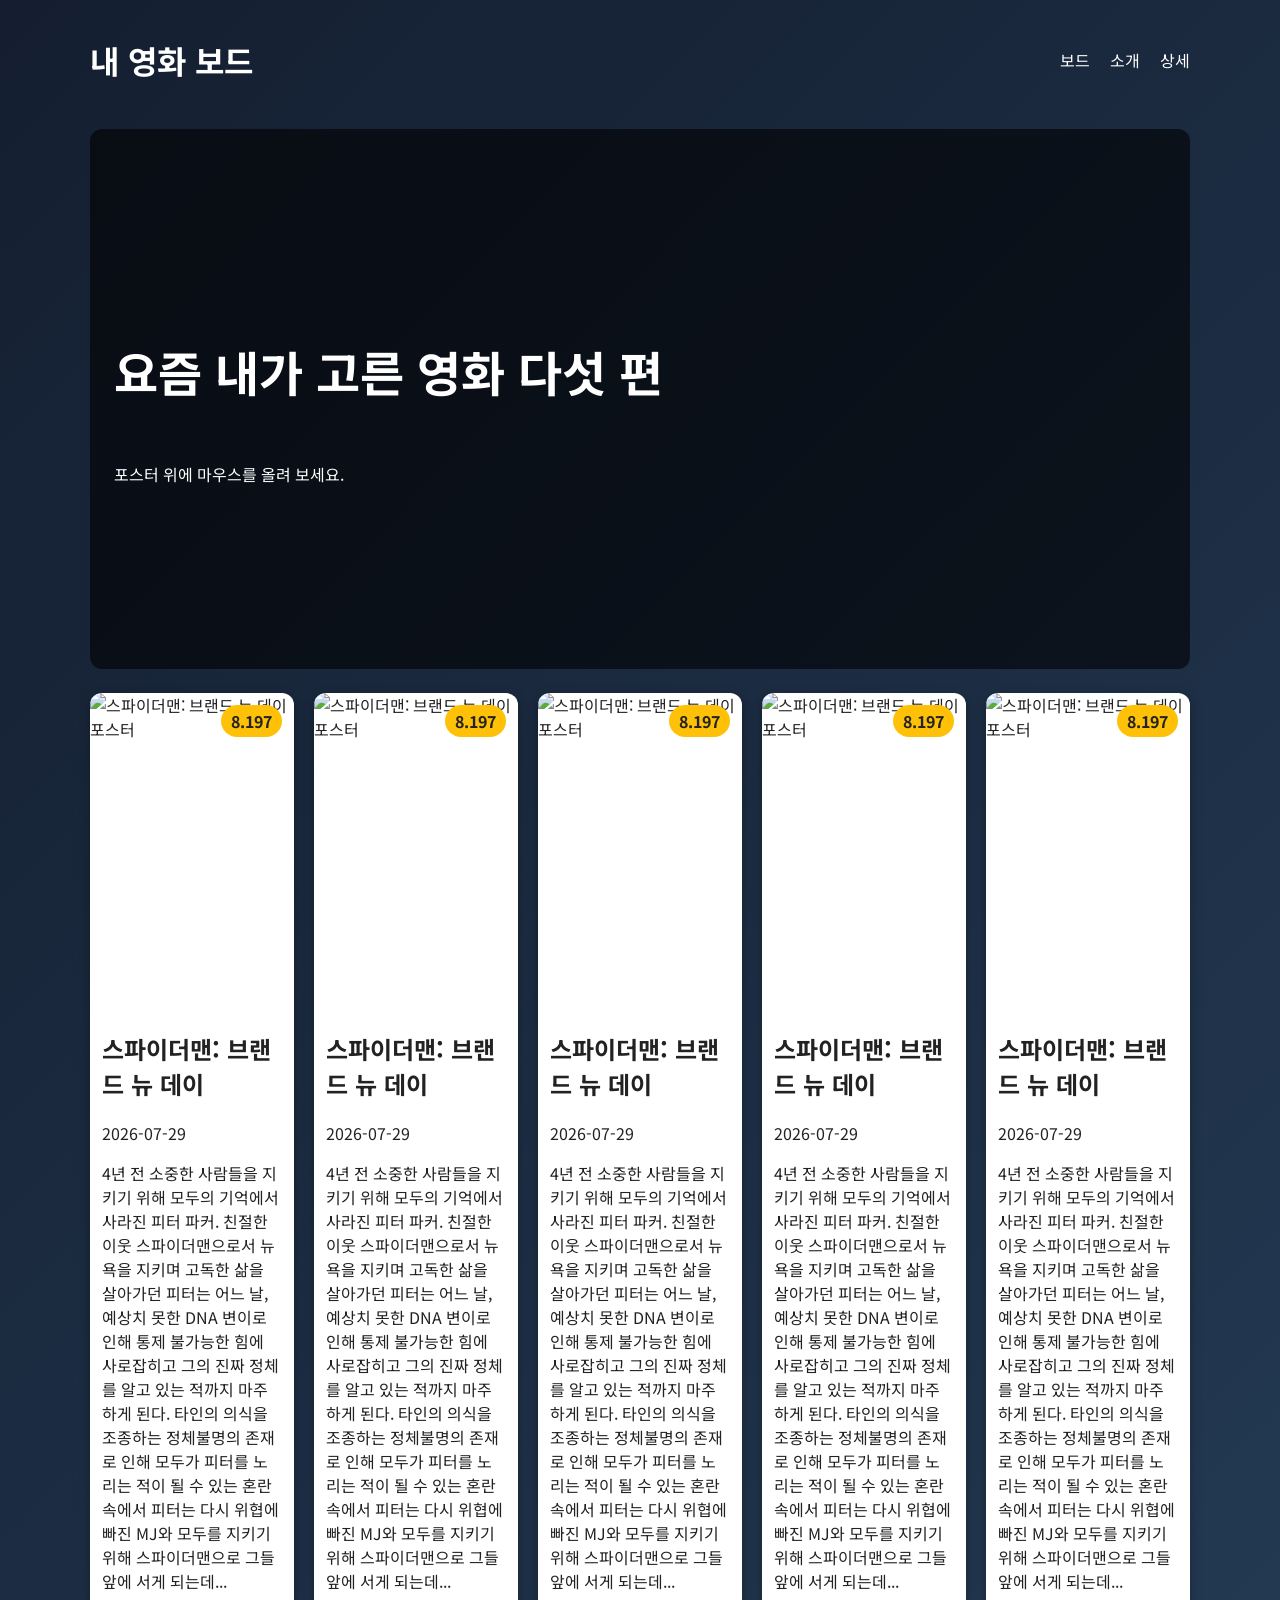
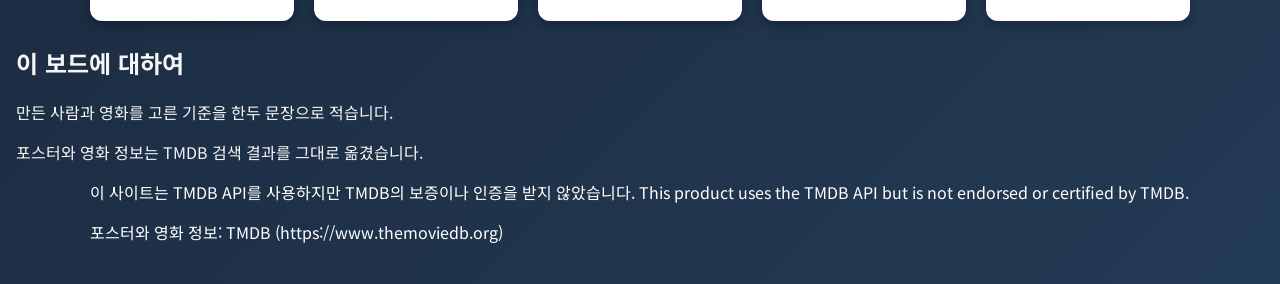
==== index.html @ 5e0e5ff9 "err chg" ====
<!DOCTYPE html>
<html lang="ko">

<head>
    <meta charset="UTF-8">
    <meta name="viewport" content="width=device-width, initial-scale=1.0">
    <title>내 영화 보드</title>
    <!-- 구글 폰트 <link> 두세 줄을 여기에 붙여 넣기 -->
    <link rel="stylesheet" href="./style.css">
    <link rel="preconnect" href="https://fonts.googleapis.com">
    <link rel="preconnect" href="https://fonts.gstatic.com" crossorigin>
    <link href="https://fonts.googleapis.com/css2?family=Noto+Sans+KR:wght@100..900&display=swap" rel="stylesheet">

</head>

<body>

    <header class="top">
        <h1>내 영화 보드</h1>
        <nav>
            <ul>
                <li><a href="#board">보드</a></li>
                <li><a href="#about">소개</a></li>
                <li><a href="detail.html">상세</a></li>
            </ul>
        </nav>
    </header>


    <section class="hero">
        <h2>요즘 내가 고른 영화 다섯 편</h2>
        <p>포스터 위에 마우스를 올려 보세요.</p>
    </section>


    <main>
        <section class="board" id="board">
            <article class="card">
                <img class="poster" src="https://image.tmdb.org/t/p/w342/subj7knTn4DeS6KS7qI66EQKe9i.jpg"
                    alt="스파이더맨: 브랜드 뉴 데이 포스터">
                <span class="badge">8.197</span>
                <div class="info">
                    <h2>스파이더맨: 브랜드 뉴 데이</h2>
                    <p class="year">2026-07-29</p>
                    <p class="overview">4년 전 소중한 사람들을 지키기 위해 모두의 기억에서 사라진 피터 파커. 친절한 이웃 스파이더맨으로서 뉴욕을 지키며 고독한 삶을 살아가던 피터는
                        어느 날,
                        예상치 못한 DNA 변이로 인해 통제 불가능한 힘에 사로잡히고 그의 진짜 정체를 알고 있는 적까지 마주하게 된다. 타인의 의식을 조종하는 정체불명의 존재로 인해 모두가
                        피터를 노리는 적이
                        될 수 있는 혼란 속에서 피터는 다시 위협에 빠진 MJ와 모두를 지키기 위해 스파이더맨으로 그들 앞에 서게 되는데...</p>
                </div>
            </article>
            <article class="card">
                <img class="poster" src="https://image.tmdb.org/t/p/w342/subj7knTn4DeS6KS7qI66EQKe9i.jpg"
                    alt="스파이더맨: 브랜드 뉴 데이 포스터">
                <span class="badge">8.197</span>
                <div class="info">
                    <h2>스파이더맨: 브랜드 뉴 데이</h2>
                    <p class="year">2026-07-29</p>
                    <p class="overview">4년 전 소중한 사람들을 지키기 위해 모두의 기억에서 사라진 피터 파커. 친절한 이웃 스파이더맨으로서 뉴욕을 지키며 고독한 삶을 살아가던 피터는
                        어느 날,
                        예상치 못한 DNA 변이로 인해 통제 불가능한 힘에 사로잡히고 그의 진짜 정체를 알고 있는 적까지 마주하게 된다. 타인의 의식을 조종하는 정체불명의 존재로 인해 모두가
                        피터를 노리는 적이
                        될 수 있는 혼란 속에서 피터는 다시 위협에 빠진 MJ와 모두를 지키기 위해 스파이더맨으로 그들 앞에 서게 되는데...</p>
                </div>
            </article>
            <article class="card">
                <img class="poster" src="https://image.tmdb.org/t/p/w342/subj7knTn4DeS6KS7qI66EQKe9i.jpg"
                    alt="스파이더맨: 브랜드 뉴 데이 포스터">
                <span class="badge">8.197</span>
                <div class="info">
                    <h2>스파이더맨: 브랜드 뉴 데이</h2>
                    <p class="year">2026-07-29</p>
                    <p class="overview">4년 전 소중한 사람들을 지키기 위해 모두의 기억에서 사라진 피터 파커. 친절한 이웃 스파이더맨으로서 뉴욕을 지키며 고독한 삶을 살아가던 피터는
                        어느 날,
                        예상치 못한 DNA 변이로 인해 통제 불가능한 힘에 사로잡히고 그의 진짜 정체를 알고 있는 적까지 마주하게 된다. 타인의 의식을 조종하는 정체불명의 존재로 인해 모두가
                        피터를 노리는 적이
                        될 수 있는 혼란 속에서 피터는 다시 위협에 빠진 MJ와 모두를 지키기 위해 스파이더맨으로 그들 앞에 서게 되는데...</p>
                </div>
            </article>
            <article class="card">
                <img class="poster" src="https://image.tmdb.org/t/p/w342/subj7knTn4DeS6KS7qI66EQKe9i.jpg"
                    alt="스파이더맨: 브랜드 뉴 데이 포스터">
                <span class="badge">8.197</span>
                <div class="info">
                    <h2>스파이더맨: 브랜드 뉴 데이</h2>
                    <p class="year">2026-07-29</p>
                    <p class="overview">4년 전 소중한 사람들을 지키기 위해 모두의 기억에서 사라진 피터 파커. 친절한 이웃 스파이더맨으로서 뉴욕을 지키며 고독한 삶을 살아가던 피터는
                        어느 날,
                        예상치 못한 DNA 변이로 인해 통제 불가능한 힘에 사로잡히고 그의 진짜 정체를 알고 있는 적까지 마주하게 된다. 타인의 의식을 조종하는 정체불명의 존재로 인해 모두가
                        피터를 노리는 적이
                        될 수 있는 혼란 속에서 피터는 다시 위협에 빠진 MJ와 모두를 지키기 위해 스파이더맨으로 그들 앞에 서게 되는데...</p>
                </div>
            </article>
            <article class="card">
                <img class="poster" src="https://image.tmdb.org/t/p/w342/subj7knTn4DeS6KS7qI66EQKe9i.jpg"
                    alt="스파이더맨: 브랜드 뉴 데이 포스터">
                <span class="badge">8.197</span>
                <div class="info">
                    <h2>스파이더맨: 브랜드 뉴 데이</h2>
                    <p class="year">2026-07-29</p>
                    <p class="overview">4년 전 소중한 사람들을 지키기 위해 모두의 기억에서 사라진 피터 파커. 친절한 이웃 스파이더맨으로서 뉴욕을 지키며 고독한 삶을 살아가던 피터는
                        어느 날,
                        예상치 못한 DNA 변이로 인해 통제 불가능한 힘에 사로잡히고 그의 진짜 정체를 알고 있는 적까지 마주하게 된다. 타인의 의식을 조종하는 정체불명의 존재로 인해 모두가
                        피터를 노리는 적이
                        될 수 있는 혼란 속에서 피터는 다시 위협에 빠진 MJ와 모두를 지키기 위해 스파이더맨으로 그들 앞에 서게 되는데...</p>
                </div>
            </article>
        </section>
    </main>


    <section id="about">
        <h2>이 보드에 대하여</h2>
        <p>만든 사람과 영화를 고른 기준을 한두 문장으로 적습니다.</p>
        <p>포스터와 영화 정보는 TMDB 검색 결과를 그대로 옮겼습니다.</p>
    </section>

</body>

<footer>
    <p>이 사이트는 TMDB API를 사용하지만 TMDB의 보증이나 인증을 받지 않았습니다.
        This product uses the TMDB API but is not endorsed or certified by TMDB.</p>
    <p>포스터와 영화 정보: TMDB (https://www.themoviedb.org)</p>
</footer>


</html>
---- style.css ----
body { 
    background: linear-gradient(135deg, #141e30, #243b55); 
    min-height: 100vh; 
    box-sizing: border-box; 
    margin: 0; 
    padding: 16px; 
    font-family: "Noto Sans KR", sans-serif; 
    color: #f5f5f5; 
}

main, .top, .hero, footer { 
    max-width: 1100px; 
    margin: 0 auto 24px; 
}

.top { 
    display: flex; 
    justify-content: space-between; 
    align-items: center; 
}

nav ul { 
    display: flex; 
    flex-direction: column; 
    gap: 8px; 
    list-style: none; 
    margin: 0; 
    padding: 0; 
}

nav a { 
    color: #fff; 
    text-decoration: none; 
}

.hero { 
    background-image: linear-gradient(rgba(0,0,0,0.6), rgba(0,0,0,0.6)), url("https://image.tmdb.org/t/p/w1280/r08LxMJCbf1SiJIWeyH9aJmdqwC.jpg"); 
    background-size: cover; 
    background-position: center; 
    min-height: 40vh; 
    padding: 24px; 
    box-sizing: border-box; 
    color: #fff; 
    border-radius: 12px; 
    display: flex; 
    flex-direction: column; 
    justify-content: center; 
}

.board { 
    display: grid; 
    grid-template-columns: repeat(auto-fit, minmax(200px, 1fr)); 
    gap: 20px; 
}

.card { 
    position: relative; 
    transition: transform 0.3s, box-shadow 0.3s; 
    border-radius: 12px; 
    overflow: hidden; 
    box-shadow: 0 4px 12px rgba(0,0,0,0.3); 
    background: #fff; 
    color: #222; 
}

.card:hover { 
    transform: translateY(-8px); 
    box-shadow: 0 12px 32px rgba(255,193,7,0.6); 
}

.info { 
    padding: 12px; 
}

.poster { 
    width: 100%; 
    display: block; 
    aspect-ratio: 2 / 3; 
    object-fit: cover; 
}

.badge { 
    position: absolute; 
    animation: pulse 2s infinite; 
    top: 12px; 
    right: 12px; 
    background: #ffc107; 
    color: #222; 
    padding: 4px 10px; 
    border-radius: 999px; 
    font-weight: bold; 
}

h1, footer { 
    color: #fff; 
}

@keyframes pulse { 
    0%, 100% { transform: scale(1); } 
    50% { transform: scale(1.15); } 
}

@media (min-width: 600px) { 
    nav ul { 
        flex-direction: row; 
        gap: 20px; 
    } 
}

@media (min-width: 1024px) { 
    .hero { 
        min-height: 60vh; 
    } 
    .hero h2 { 
        font-size: 3rem; 
    } 
}
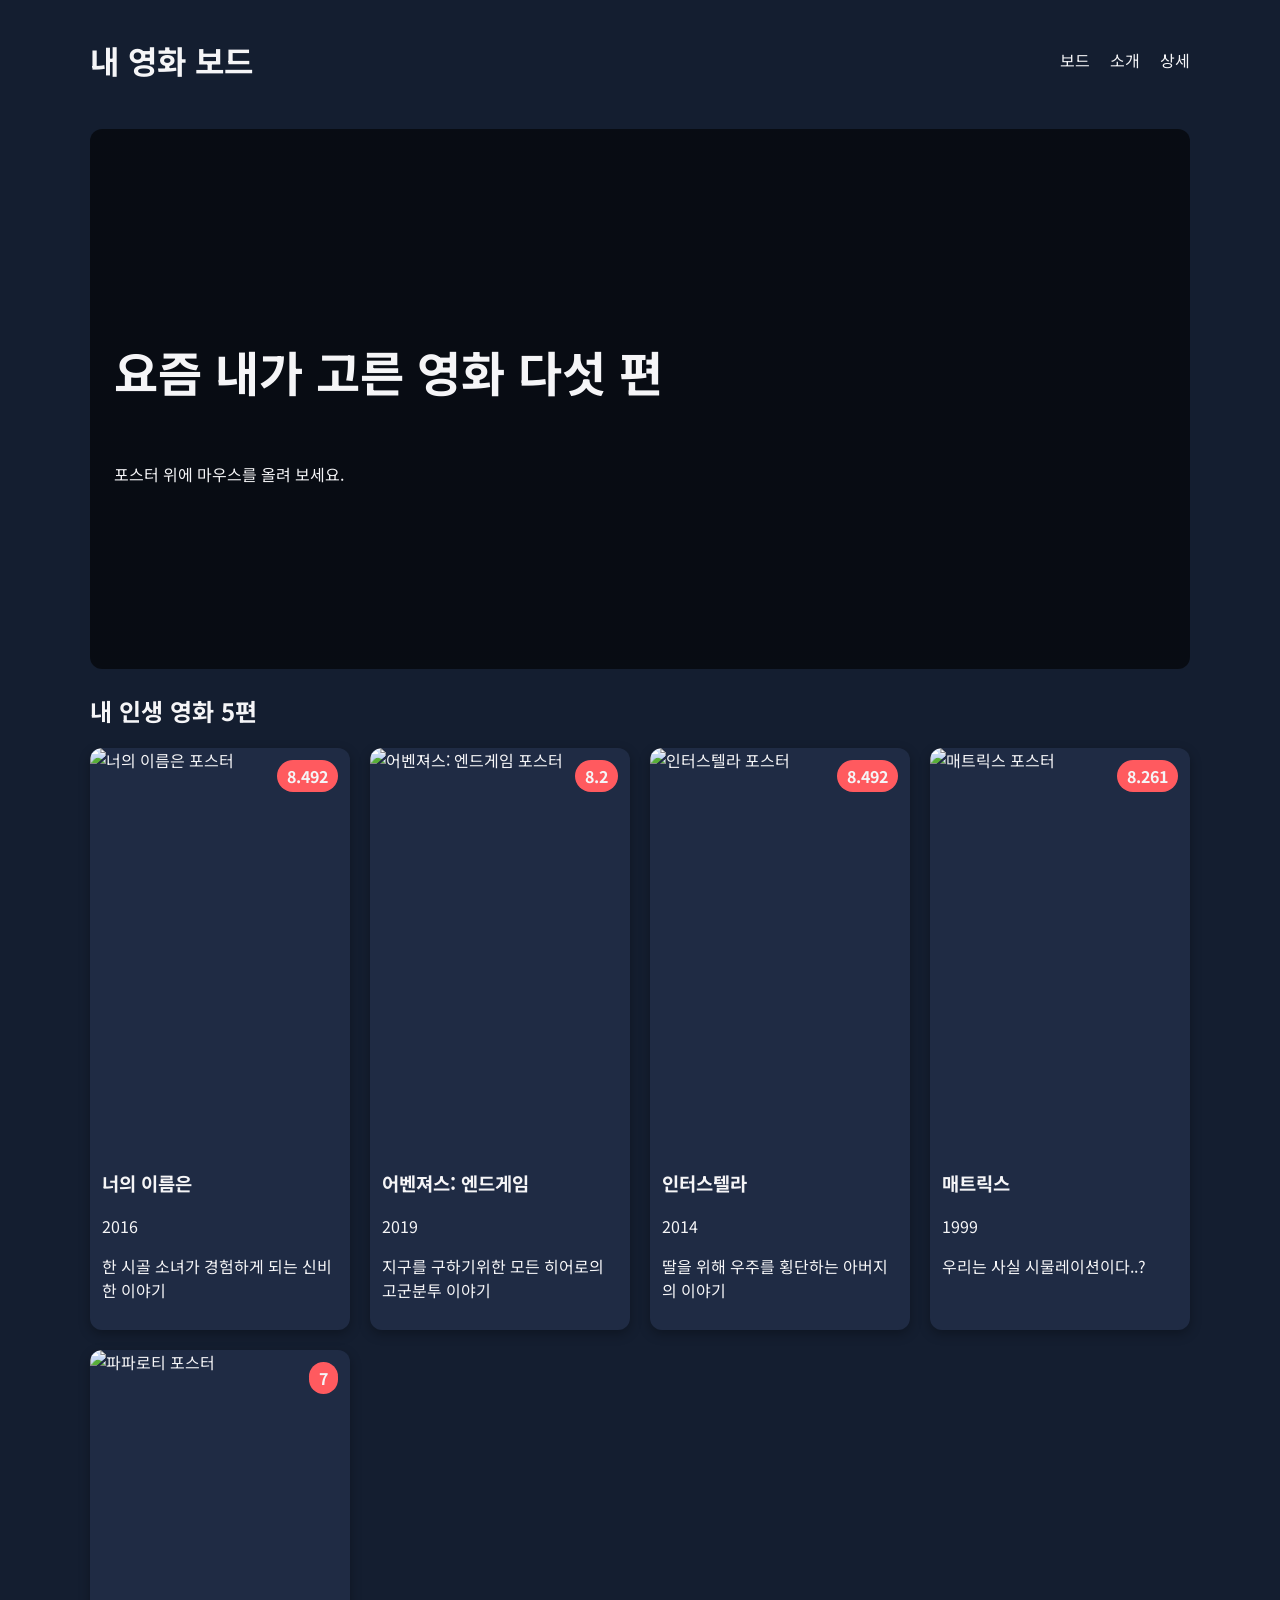
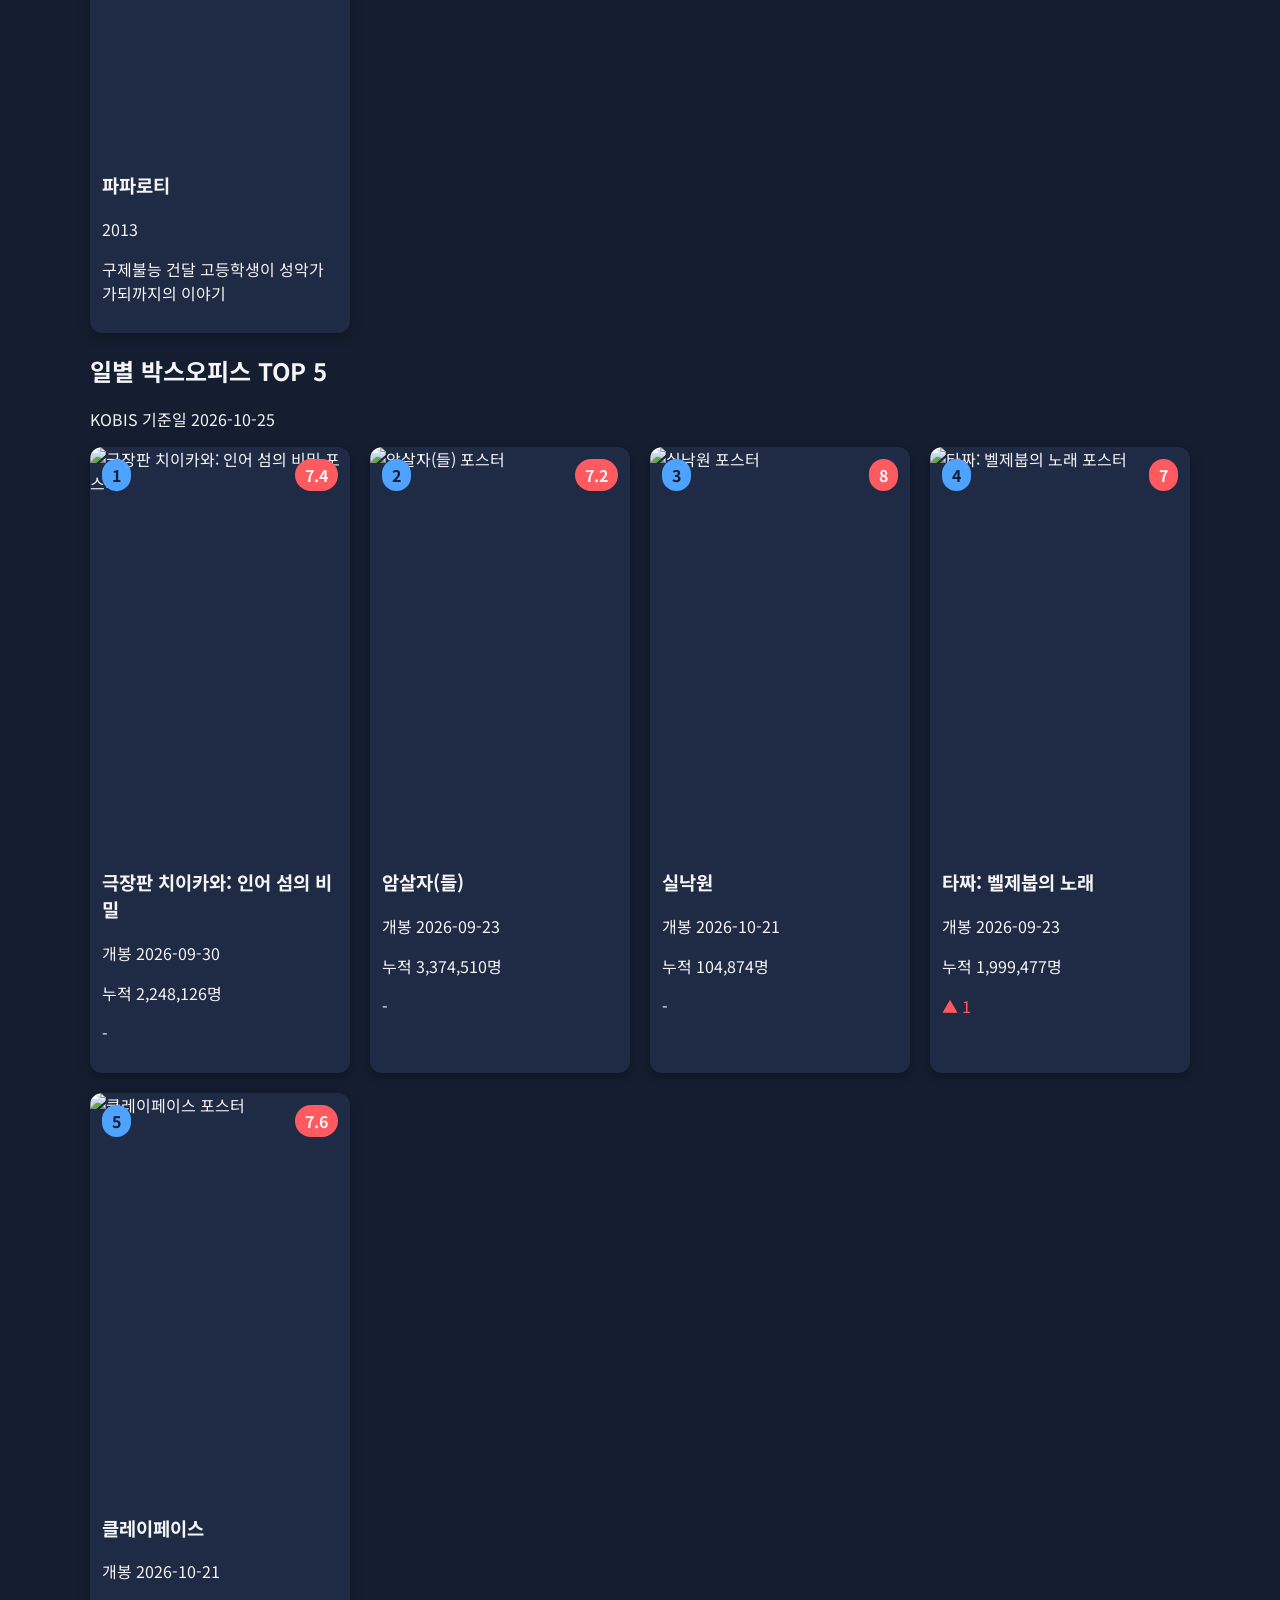
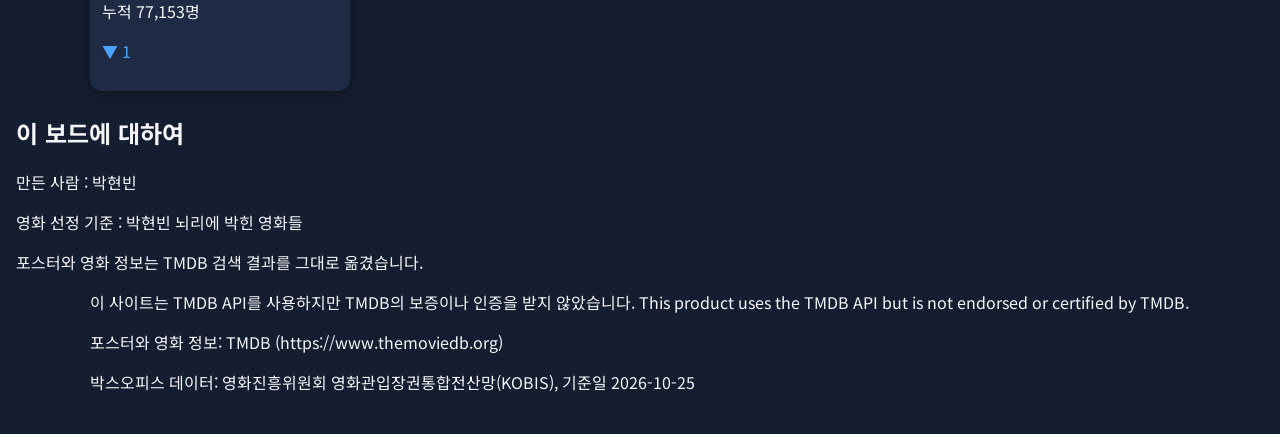
==== commit 5f73b0d4: "end" ====
--- a/index.html
+++ b/index.html
@@ -9,7 +9,7 @@
     <link rel="stylesheet" href="./style.css">
     <link rel="preconnect" href="https://fonts.googleapis.com">
     <link rel="preconnect" href="https://fonts.gstatic.com" crossorigin>
-    <link href="https://fonts.googleapis.com/css2?family=Noto+Sans+KR:wght@100..900&display=swap" rel="stylesheet">
+    <link href="https://fonts.googleapis.com/css2?family=Black+Han+Sans&family=Noto+Sans+KR:wght@100..900&display=swap" rel="stylesheet">
 
 </head>
 
@@ -19,8 +19,8 @@
         <h1>내 영화 보드</h1>
         <nav>
             <ul>
-                <li><a href="#board">보드</a></li>
-                <li><a href="#about">소개</a></li>
+                <li><a href="#mine">보드</a></li>
+                <li><a href="#boxoffice">소개</a></li>
                 <li><a href="detail.html">상세</a></li>
             </ul>
         </nav>
@@ -34,84 +34,158 @@
 
 
     <main>
-        <section class="board" id="board">
-            <article class="card">
-                <img class="poster" src="https://image.tmdb.org/t/p/w342/subj7knTn4DeS6KS7qI66EQKe9i.jpg"
-                    alt="스파이더맨: 브랜드 뉴 데이 포스터">
-                <span class="badge">8.197</span>
-                <div class="info">
-                    <h2>스파이더맨: 브랜드 뉴 데이</h2>
-                    <p class="year">2026-07-29</p>
-                    <p class="overview">4년 전 소중한 사람들을 지키기 위해 모두의 기억에서 사라진 피터 파커. 친절한 이웃 스파이더맨으로서 뉴욕을 지키며 고독한 삶을 살아가던 피터는
-                        어느 날,
-                        예상치 못한 DNA 변이로 인해 통제 불가능한 힘에 사로잡히고 그의 진짜 정체를 알고 있는 적까지 마주하게 된다. 타인의 의식을 조종하는 정체불명의 존재로 인해 모두가
-                        피터를 노리는 적이
-                        될 수 있는 혼란 속에서 피터는 다시 위협에 빠진 MJ와 모두를 지키기 위해 스파이더맨으로 그들 앞에 서게 되는데...</p>
-                </div>
-            </article>
-            <article class="card">
-                <img class="poster" src="https://image.tmdb.org/t/p/w342/subj7knTn4DeS6KS7qI66EQKe9i.jpg"
-                    alt="스파이더맨: 브랜드 뉴 데이 포스터">
-                <span class="badge">8.197</span>
-                <div class="info">
-                    <h2>스파이더맨: 브랜드 뉴 데이</h2>
-                    <p class="year">2026-07-29</p>
-                    <p class="overview">4년 전 소중한 사람들을 지키기 위해 모두의 기억에서 사라진 피터 파커. 친절한 이웃 스파이더맨으로서 뉴욕을 지키며 고독한 삶을 살아가던 피터는
-                        어느 날,
-                        예상치 못한 DNA 변이로 인해 통제 불가능한 힘에 사로잡히고 그의 진짜 정체를 알고 있는 적까지 마주하게 된다. 타인의 의식을 조종하는 정체불명의 존재로 인해 모두가
-                        피터를 노리는 적이
-                        될 수 있는 혼란 속에서 피터는 다시 위협에 빠진 MJ와 모두를 지키기 위해 스파이더맨으로 그들 앞에 서게 되는데...</p>
-                </div>
-            </article>
-            <article class="card">
-                <img class="poster" src="https://image.tmdb.org/t/p/w342/subj7knTn4DeS6KS7qI66EQKe9i.jpg"
-                    alt="스파이더맨: 브랜드 뉴 데이 포스터">
-                <span class="badge">8.197</span>
-                <div class="info">
-                    <h2>스파이더맨: 브랜드 뉴 데이</h2>
-                    <p class="year">2026-07-29</p>
-                    <p class="overview">4년 전 소중한 사람들을 지키기 위해 모두의 기억에서 사라진 피터 파커. 친절한 이웃 스파이더맨으로서 뉴욕을 지키며 고독한 삶을 살아가던 피터는
-                        어느 날,
-                        예상치 못한 DNA 변이로 인해 통제 불가능한 힘에 사로잡히고 그의 진짜 정체를 알고 있는 적까지 마주하게 된다. 타인의 의식을 조종하는 정체불명의 존재로 인해 모두가
-                        피터를 노리는 적이
-                        될 수 있는 혼란 속에서 피터는 다시 위협에 빠진 MJ와 모두를 지키기 위해 스파이더맨으로 그들 앞에 서게 되는데...</p>
-                </div>
-            </article>
-            <article class="card">
-                <img class="poster" src="https://image.tmdb.org/t/p/w342/subj7knTn4DeS6KS7qI66EQKe9i.jpg"
-                    alt="스파이더맨: 브랜드 뉴 데이 포스터">
-                <span class="badge">8.197</span>
-                <div class="info">
-                    <h2>스파이더맨: 브랜드 뉴 데이</h2>
-                    <p class="year">2026-07-29</p>
-                    <p class="overview">4년 전 소중한 사람들을 지키기 위해 모두의 기억에서 사라진 피터 파커. 친절한 이웃 스파이더맨으로서 뉴욕을 지키며 고독한 삶을 살아가던 피터는
-                        어느 날,
-                        예상치 못한 DNA 변이로 인해 통제 불가능한 힘에 사로잡히고 그의 진짜 정체를 알고 있는 적까지 마주하게 된다. 타인의 의식을 조종하는 정체불명의 존재로 인해 모두가
-                        피터를 노리는 적이
-                        될 수 있는 혼란 속에서 피터는 다시 위협에 빠진 MJ와 모두를 지키기 위해 스파이더맨으로 그들 앞에 서게 되는데...</p>
-                </div>
-            </article>
-            <article class="card">
-                <img class="poster" src="https://image.tmdb.org/t/p/w342/subj7knTn4DeS6KS7qI66EQKe9i.jpg"
-                    alt="스파이더맨: 브랜드 뉴 데이 포스터">
-                <span class="badge">8.197</span>
-                <div class="info">
-                    <h2>스파이더맨: 브랜드 뉴 데이</h2>
-                    <p class="year">2026-07-29</p>
-                    <p class="overview">4년 전 소중한 사람들을 지키기 위해 모두의 기억에서 사라진 피터 파커. 친절한 이웃 스파이더맨으로서 뉴욕을 지키며 고독한 삶을 살아가던 피터는
-                        어느 날,
-                        예상치 못한 DNA 변이로 인해 통제 불가능한 힘에 사로잡히고 그의 진짜 정체를 알고 있는 적까지 마주하게 된다. 타인의 의식을 조종하는 정체불명의 존재로 인해 모두가
-                        피터를 노리는 적이
-                        될 수 있는 혼란 속에서 피터는 다시 위협에 빠진 MJ와 모두를 지키기 위해 스파이더맨으로 그들 앞에 서게 되는데...</p>
-                </div>
-            </article>
+        <section id="mine">
+            <h2>내 인생 영화 5편</h2>
+            <div class="board">
+
+
+                <!-- 카드 1 -->
+                <article class="card">
+                    <img class="poster" src="https://image.tmdb.org/t/p/w342/2DJCufz3Oa703PbLjNX1pM6MCG2.jpg"
+                        alt="너의 이름은 포스터">
+                    <span class="badge">8.492</span>
+                    <div class="info">
+                        <h3>너의 이름은</h3>
+                        <p class="year">2016</p>
+                        <p class="overview">한 시골 소녀가 경험하게 되는 신비한 이야기</p>
+                    </div>
+                </article>
+
+                <!-- 카드 2 -->
+                <article class="card">
+                    <img class="poster" src="https://image.tmdb.org/t/p/w342/z7ilT5rNN9kDo8JZmgyhM6ej2xv.jpg"
+                        alt="어벤져스: 엔드게임 포스터">
+                    <span class="badge">8.2</span>
+                    <div class="info">
+                        <h3>어벤져스: 엔드게임</h3>
+                        <p class="year">2019</p>
+                        <p class="overview">지구를 구하기위한 모든 히어로의 고군분투 이야기</p>
+                    </div>
+                </article>
+
+                <!-- 카드 3 -->
+                <article class="card">
+                    <img class="poster" src="https://image.tmdb.org/t/p/w342/gDN2NWtHbs8ZWEBQM8Dh5OVXdb4.jpg"
+                        alt="인터스텔라 포스터">
+                    <span class="badge">8.492</span>
+                    <div class="info">
+                        <h3>인터스텔라</h3>
+                        <p class="year">2014</p>
+                        <p class="overview">딸을 위해 우주를 횡단하는 아버지의 이야기</p>
+                    </div>
+                </article>
+
+                <!-- 카드 4 -->
+                <article class="card">
+                    <img class="poster" src="https://image.tmdb.org/t/p/w342/fxBxoXFAYKWde6lKzXxSusn18Av.jpg"
+                        alt="매트릭스 포스터">
+                    <span class="badge">8.261</span>
+                    <div class="info">
+                        <h3>매트릭스</h3>
+                        <p class="year">1999</p>
+                        <p class="overview">우리는 사실 시물레이션이다..?</p>
+                    </div>
+                </article>
+
+                <!-- 카드 5 -->
+                <article class="card">
+                    <img class="poster" src="https://image.tmdb.org/t/p/w342/AJ3Lzeh6EvdJcf3dHxi7b0x0OY.jpg"
+                        alt="파파로티 포스터">
+                    <span class="badge">7</span>
+                    <div class="info">
+                        <h3>파파로티</h3>
+                        <p class="year">2013</p>
+                        <p class="overview">구제불능 건달 고등학생이 성악가가되까지의 이야기</p>
+                    </div>
+                </article>
+
+
+            </div>
+        </section>
+
+        <section id="boxoffice">
+            <h2>일별 박스오피스 TOP 5</h2>
+            <p class="basis">KOBIS 기준일 2026-10-25</p>
+            <div class="board">
+
+                <!-- 카드 1 -->
+                <article class="card">
+                    <img class="poster" src="https://image.tmdb.org/t/p/w342/5TMyytCI5Pfc9c1eNsljiCdiB05.jpg"
+                        alt="극장판 치이카와: 인어 섬의 비밀 포스터">
+                    <span class="rank">1</span>
+                    <span class="badge">7.4</span>
+                    <div class="info">
+                        <h3>극장판 치이카와: 인어 섬의 비밀</h3>
+                        <p class="year">개봉 2026-09-30</p>
+                        <p class="audience">누적 2,248,126명</p>
+                        <p class="change">-</p>
+                    </div>
+                </article>
+
+                <!-- 카드 2 -->
+                <article class="card">
+                    <img class="poster" src="https://image.tmdb.org/t/p/w342/c55ijsOdntj6P25vDwHLdgsBpmV.jpg"
+                        alt="암살자(들) 포스터">
+                    <span class="rank">2</span>
+                    <span class="badge">7.2</span>
+                    <div class="info">
+                        <h3>암살자(들)</h3>
+                        <p class="year">개봉 2026-09-23</p>
+                        <p class="audience">누적 3,374,510명</p>
+                        <p class="change">-</p>
+                    </div>
+                </article>
+
+                <!-- 카드 3 -->
+                <article class="card">
+                    <img class="poster" src="https://image.tmdb.org/t/p/w342/wkm9BQLok7U2KihcCspCa663Qse.jpg"
+                        alt="실낙원 포스터">
+                    <span class="rank">3</span>
+                    <span class="badge">8</span>
+                    <div class="info">
+                        <h3>실낙원</h3>
+                        <p class="year">개봉 2026-10-21</p>
+                        <p class="audience">누적 104,874명</p>
+                        <p class="change">-</p>
+                    </div>
+                </article>
+
+                <!-- 카드 4 -->
+                <article class="card">
+                    <img class="poster" src="https://image.tmdb.org/t/p/w342/ueigb5zra1tj6FTK9yhh2P33P9B.jpg"
+                        alt="타짜: 벨제붑의 노래 포스터">
+                    <span class="rank">4</span>
+                    <span class="badge">7</span>
+                    <div class="info">
+                        <h3>타짜: 벨제붑의 노래</h3>
+                        <p class="year">개봉 2026-09-23</p>
+                        <p class="audience">누적 1,999,477명</p>
+                        <p class="change up">1</p>
+                    </div>
+                </article>
+
+                <!-- 카드 5 -->
+                <article class="card">
+                    <img class="poster" src="https://image.tmdb.org/t/p/w342/LSGpoSAlitss0KOvVakkeUToZo.jpg"
+                        alt="클레이페이스 포스터">
+                    <span class="rank">5</span>
+                    <span class="badge">7.6</span>
+                    <div class="info">
+                        <h3>클레이페이스</h3>
+                        <p class="year">개봉 2026-10-21</p>
+                        <p class="audience">누적 77,153명</p>
+                        <p class="change down">1</p>
+                    </div>
+                </article>
+
+            </div>
         </section>
     </main>
 
-
     <section id="about">
         <h2>이 보드에 대하여</h2>
-        <p>만든 사람과 영화를 고른 기준을 한두 문장으로 적습니다.</p>
+        <p>만든 사람 : 박현빈</p>
+        <p>영화 선정 기준 : 박현빈 뇌리에 박힌 영화들</p>
         <p>포스터와 영화 정보는 TMDB 검색 결과를 그대로 옮겼습니다.</p>
     </section>
 
@@ -121,7 +195,8 @@
     <p>이 사이트는 TMDB API를 사용하지만 TMDB의 보증이나 인증을 받지 않았습니다.
         This product uses the TMDB API but is not endorsed or certified by TMDB.</p>
     <p>포스터와 영화 정보: TMDB (https://www.themoviedb.org)</p>
+    <p>박스오피스 데이터: 영화진흥위원회 영화관입장권통합전산망(KOBIS), 기준일 2026-10-25</p>
 </footer>
 
 
-</html>
+</html>
--- a/style.css
+++ b/style.css
@@ -1,11 +1,23 @@
+:root { 
+  --bg: #141e30; 
+  --surface: #1f2b44; 
+  --text: #f5f5f7; 
+  --accent: #4da3ff; 
+  --warn: #ff5a5f; 
+  --font-title: "Black Han Sans", sans-serif; 
+  --font-body: "Noto Sans KR", sans-serif; 
+  --gap: 20px; 
+} 
+
+
 body { 
-    background: linear-gradient(135deg, #141e30, #243b55); 
+    background: var(--bg); 
     min-height: 100vh; 
     box-sizing: border-box; 
     margin: 0; 
     padding: 16px; 
-    font-family: "Noto Sans KR", sans-serif; 
-    color: #f5f5f5; 
+    font-family: var(--font-body); 
+    color: var(--text);
 }
 
 main, .top, .hero, footer { 
@@ -29,7 +41,7 @@
 }
 
 nav a { 
-    color: #fff; 
+    color: var(--text); 
     text-decoration: none; 
 }
 
@@ -40,7 +52,7 @@
     min-height: 40vh; 
     padding: 24px; 
     box-sizing: border-box; 
-    color: #fff; 
+    color: var(--text);
     border-radius: 12px; 
     display: flex; 
     flex-direction: column; 
@@ -49,8 +61,8 @@
 
 .board { 
     display: grid; 
-    grid-template-columns: repeat(auto-fit, minmax(200px, 1fr)); 
-    gap: 20px; 
+    grid-template-columns: repeat(auto-fit, minmax(240px, 1fr)); 
+    gap: var(--gap);
 }
 
 .card { 
@@ -59,13 +71,13 @@
     border-radius: 12px; 
     overflow: hidden; 
     box-shadow: 0 4px 12px rgba(0,0,0,0.3); 
-    background: #fff; 
-    color: #222; 
+    background: var(--surface);
+    color: var(--text);
 }
 
 .card:hover { 
     transform: translateY(-8px); 
-    box-shadow: 0 12px 32px rgba(255,193,7,0.6); 
+    box-shadow: 0 12px 32px rgba(255,193,7,0.6);
 }
 
 .info { 
@@ -84,15 +96,56 @@
     animation: pulse 2s infinite; 
     top: 12px; 
     right: 12px; 
-    background: #ffc107; 
-    color: #222; 
+    background: var(--warn);
+    color: var(--text);
     padding: 4px 10px; 
     border-radius: 999px; 
     font-weight: bold; 
 }
 
+.rank {
+    position: absolute;
+    top: 12px;
+    left: 12px;
+    background: var(--accent);
+    color: var(--bg);
+    padding: 4px 10px;
+    border-radius: 999px;
+    font-weight: bold;
+}
+
+.change.up::before { content: "▲ "; }
+.change.down::before { content: "▼ "; }
+.change.new::before { content: "NEW "; }
+
+.change.up, .change.new { color: var(--warn); }
+.change.down { color: var(--accent); }
+
+.card.no-poster .poster-fallback {
+    aspect-ratio: 2 / 3;
+    display: flex; align-items: center; justify-content: center;
+    font-size: 5rem; font-family: var(--font-title);
+    background: linear-gradient(135deg, var(--accent), var(--surface));
+}
+
 h1, footer { 
-    color: #fff; 
+    color: var(--text);
+}
+
+.detail-page {
+    background-image: linear-gradient(rgba(0, 0, 0, 0.75), rgba(0, 0, 0, 0.75)), url("https://image.tmdb.org/t/p/w1280/mMtUybQ6hL24FXo0F3Z4j2KG7kZ.jpg");
+    background-size: cover; 
+    min-height: 100vh;
+}
+
+.detail { 
+    display: grid; 
+    grid-template-columns: 1fr; 
+    gap: var(--gap); 
+}
+
+.detail img { 
+    width: 100%; 
 }
 
 @keyframes pulse { 
@@ -103,8 +156,14 @@
 @media (min-width: 600px) { 
     nav ul { 
         flex-direction: row; 
-        gap: 20px; 
-    } 
+        gap: var(--gap);
+    }
+    .detail { 
+        grid-template-columns: 1fr 2fr;
+    }
+    .detail img { 
+        width: 100%;
+    }
 }
 
 @media (min-width: 1024px) { 
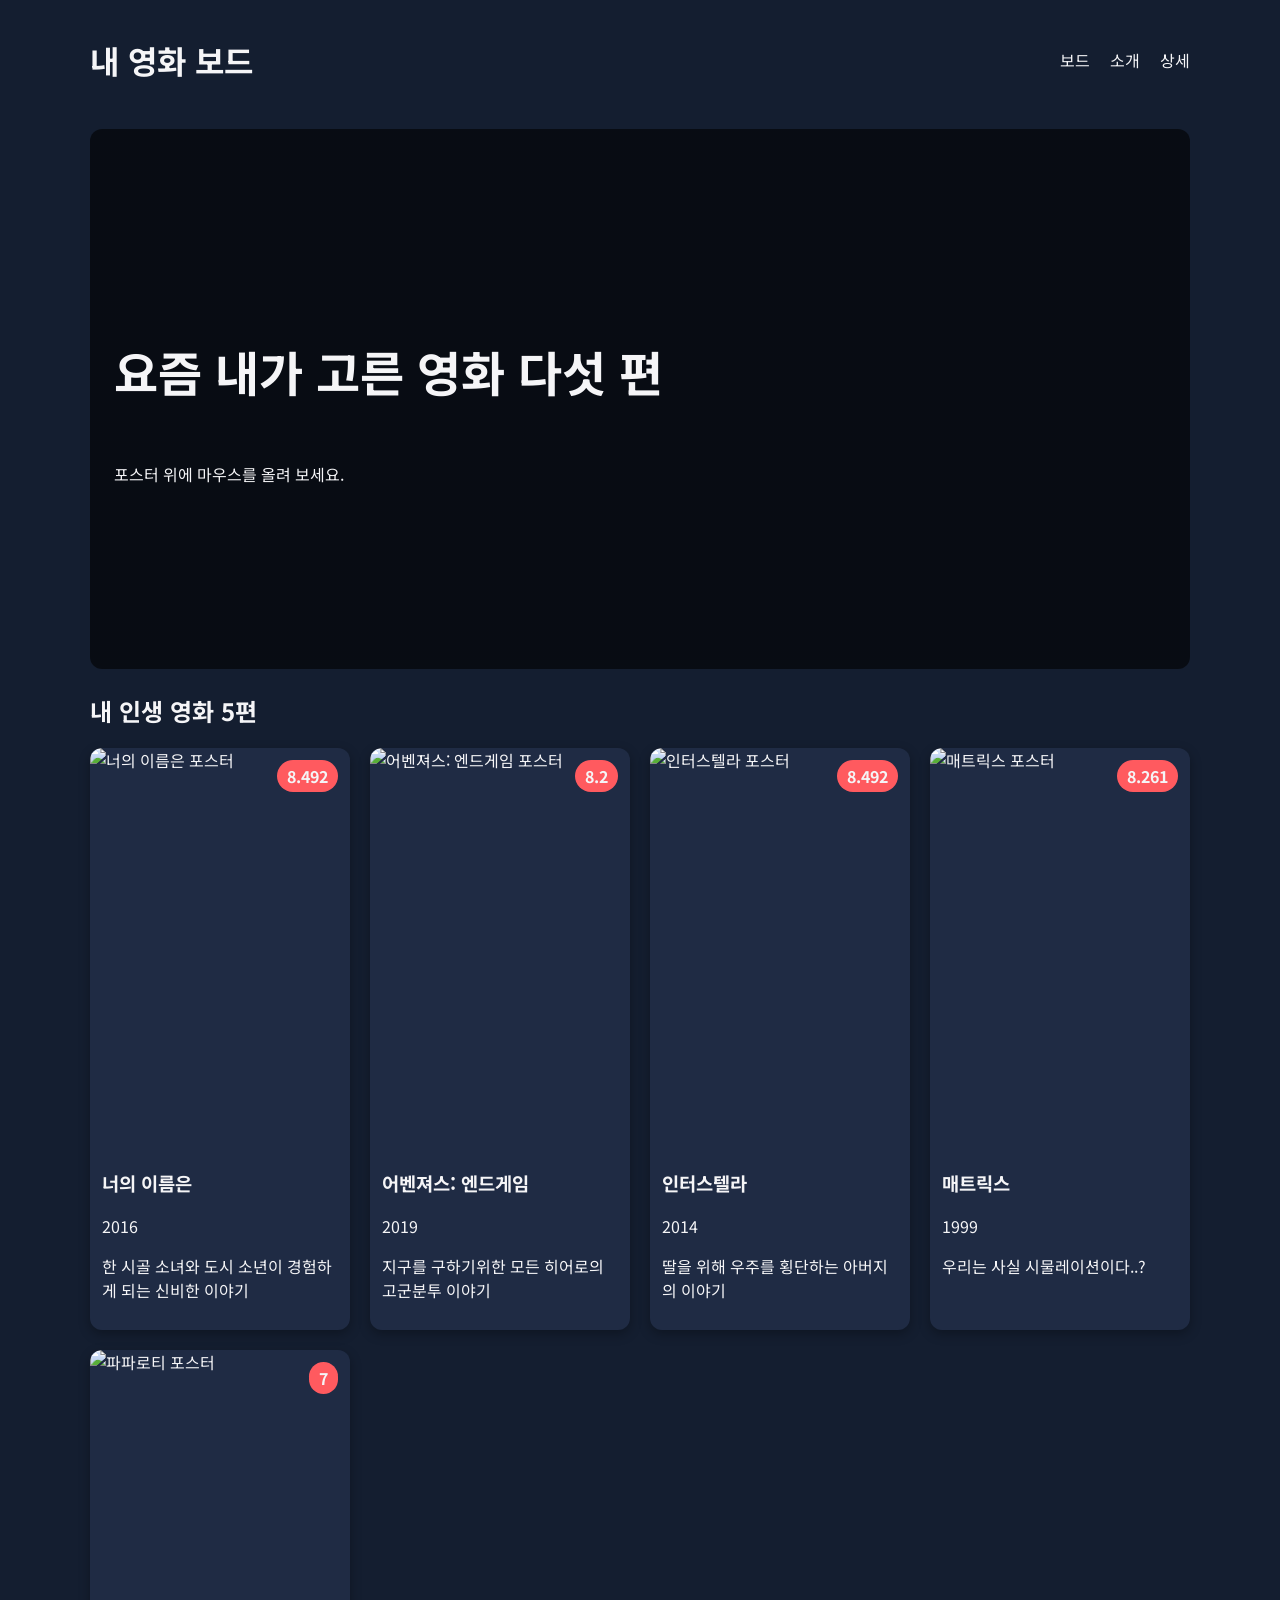
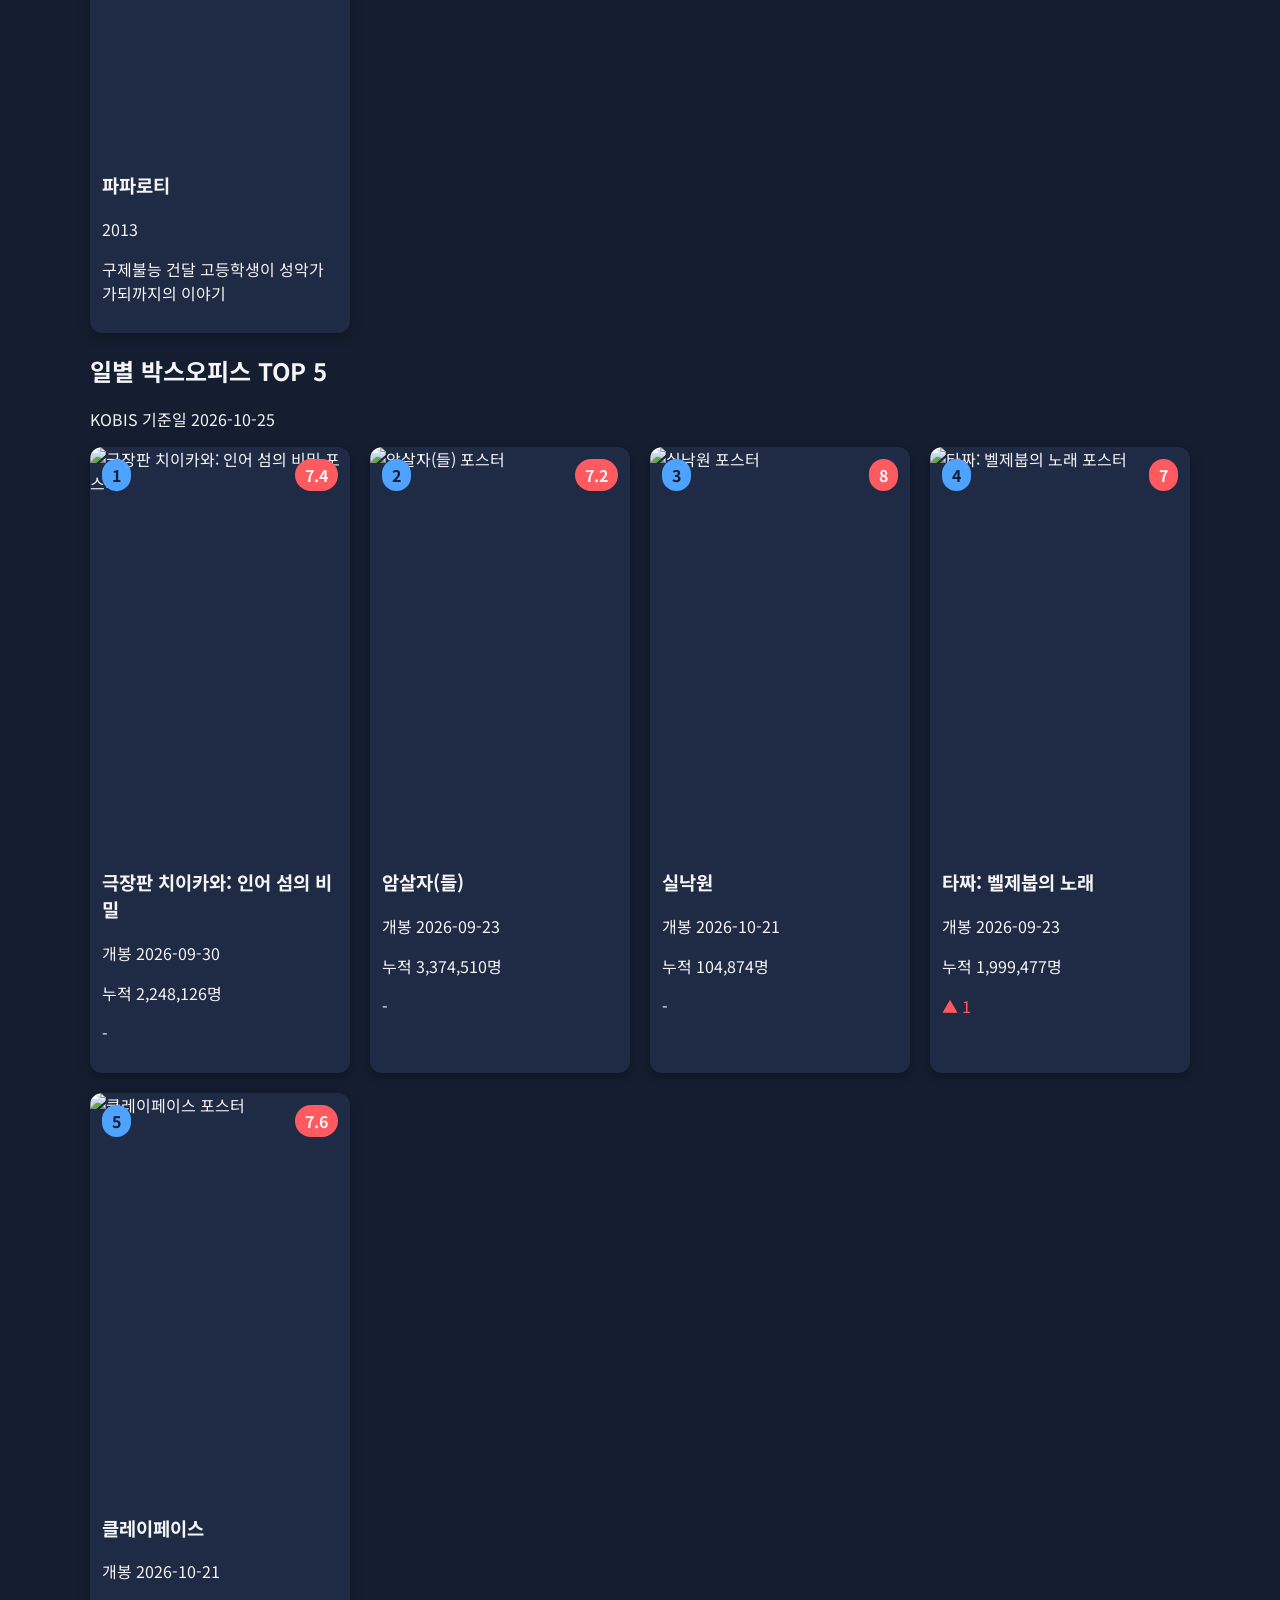
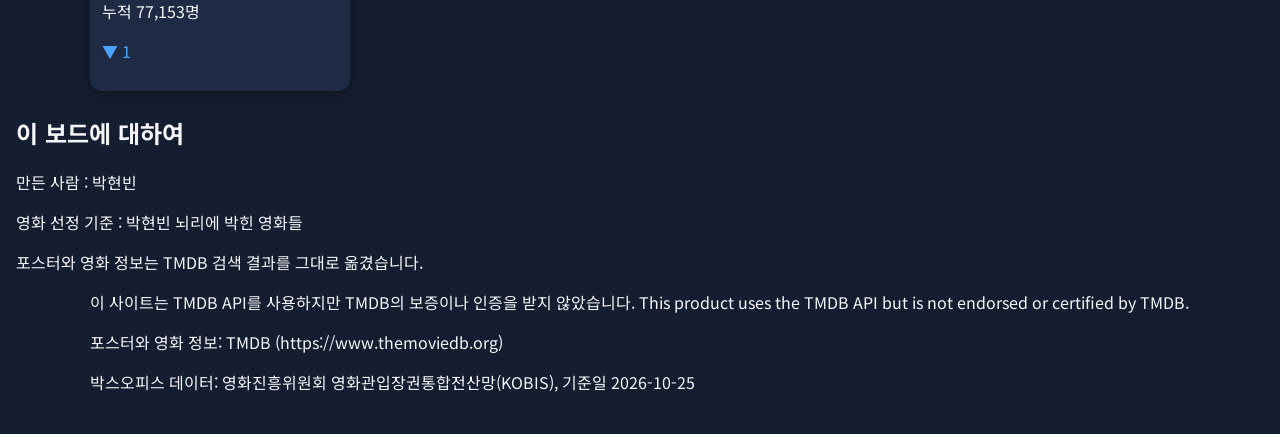
==== commit 3e1d4c54: "end" ====
--- a/index.html
+++ b/index.html
@@ -47,7 +47,7 @@
                     <div class="info">
                         <h3>너의 이름은</h3>
                         <p class="year">2016</p>
-                        <p class="overview">한 시골 소녀가 경험하게 되는 신비한 이야기</p>
+                        <p class="overview">한 시골 소녀와 도시 소년이 경험하게 되는 신비한 이야기</p>
                     </div>
                 </article>
 
@@ -199,4 +199,4 @@
 </footer>
 
 
-</html>+</html>
--- a/style.css
+++ b/style.css
@@ -46,7 +46,7 @@
 }
 
 .hero { 
-    background-image: linear-gradient(rgba(0,0,0,0.6), rgba(0,0,0,0.6)), url("https://image.tmdb.org/t/p/w1280/r08LxMJCbf1SiJIWeyH9aJmdqwC.jpg"); 
+    background-image: linear-gradient(rgba(0,0,0,0.6), rgba(0,0,0,0.6)), url("https://image.tmdb.org/t/p/w1280/mMtUybQ6hL24FXo0F3Z4j2KG7kZ.jpg"); 
     background-size: cover; 
     background-position: center; 
     min-height: 40vh; 
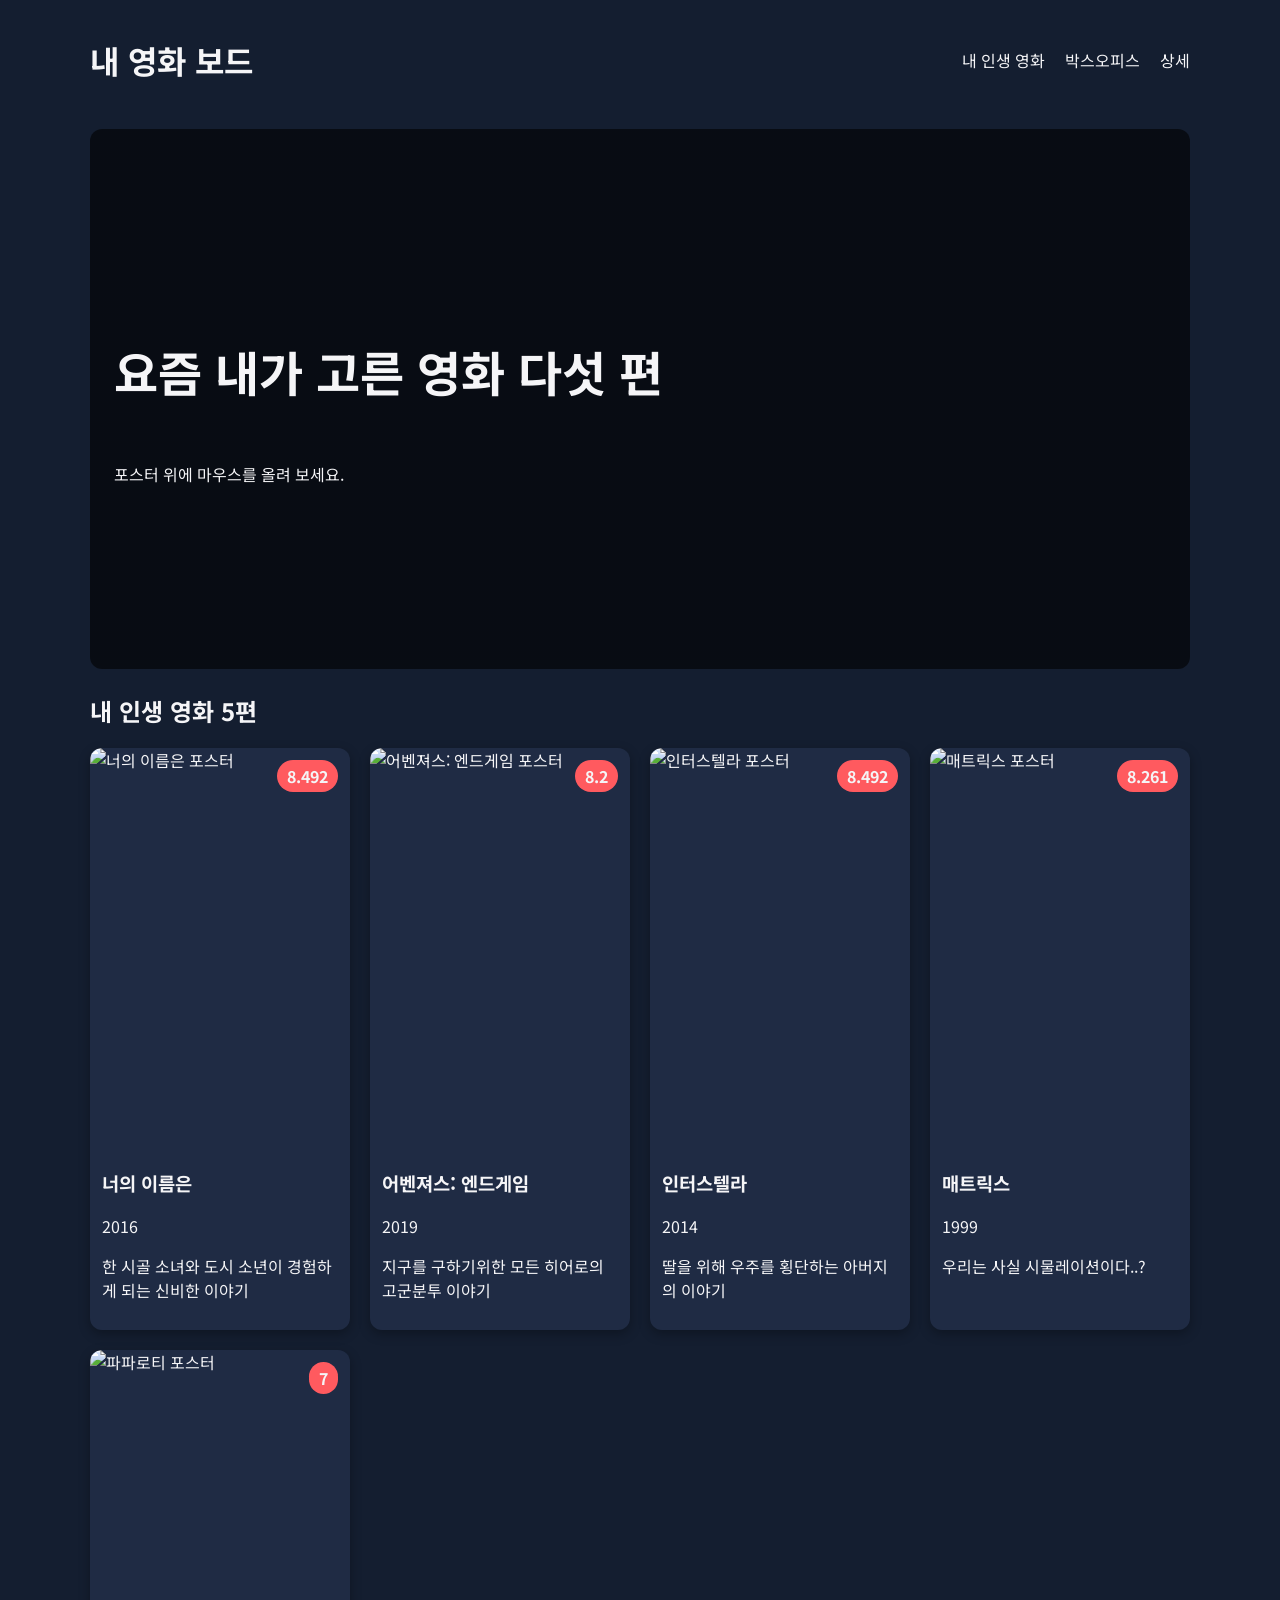
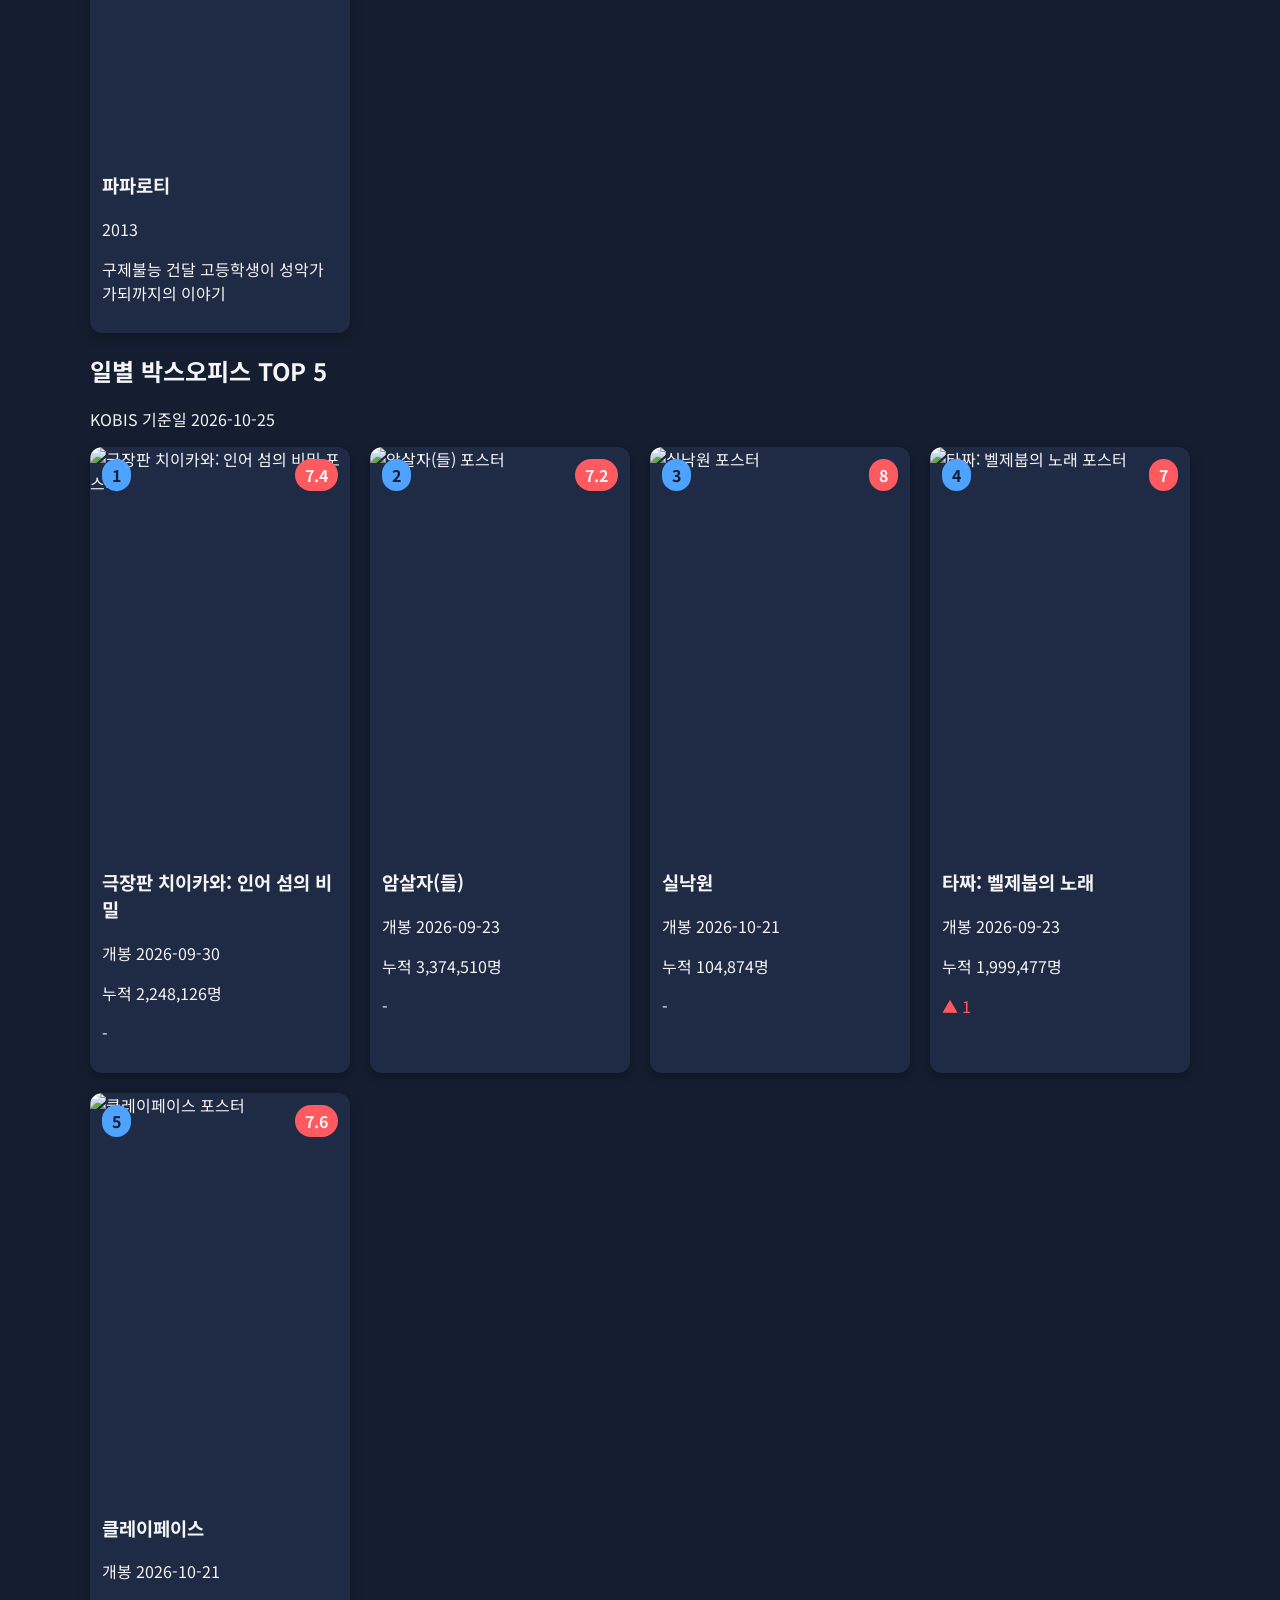
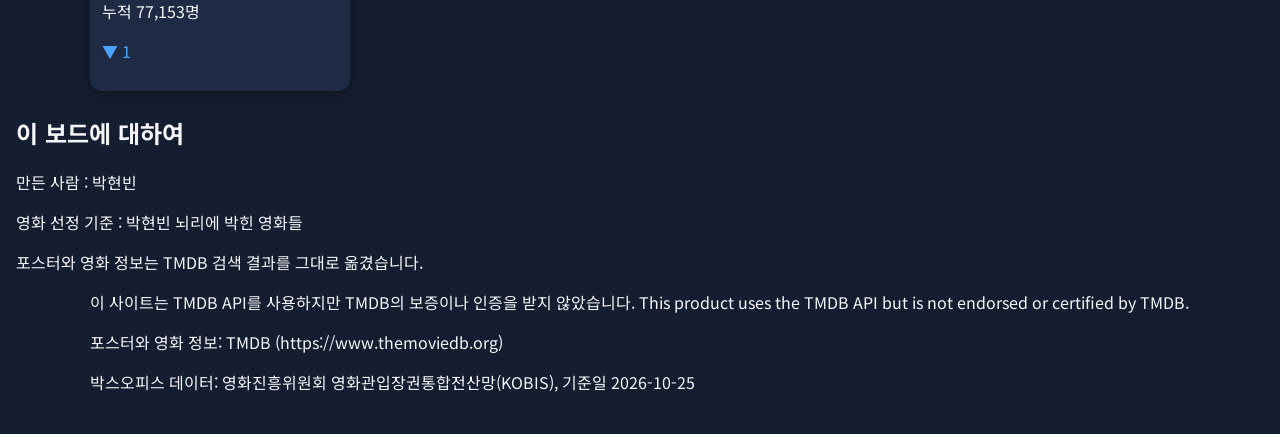
==== commit 5af4e344: "end" ====
--- a/index.html
+++ b/index.html
@@ -19,8 +19,8 @@
         <h1>내 영화 보드</h1>
         <nav>
             <ul>
-                <li><a href="#mine">보드</a></li>
-                <li><a href="#boxoffice">소개</a></li>
+                <li><a href="#mine">내 인생 영화</a></li>
+                <li><a href="#boxoffice">박스오피스</a></li>
                 <li><a href="detail.html">상세</a></li>
             </ul>
         </nav>
